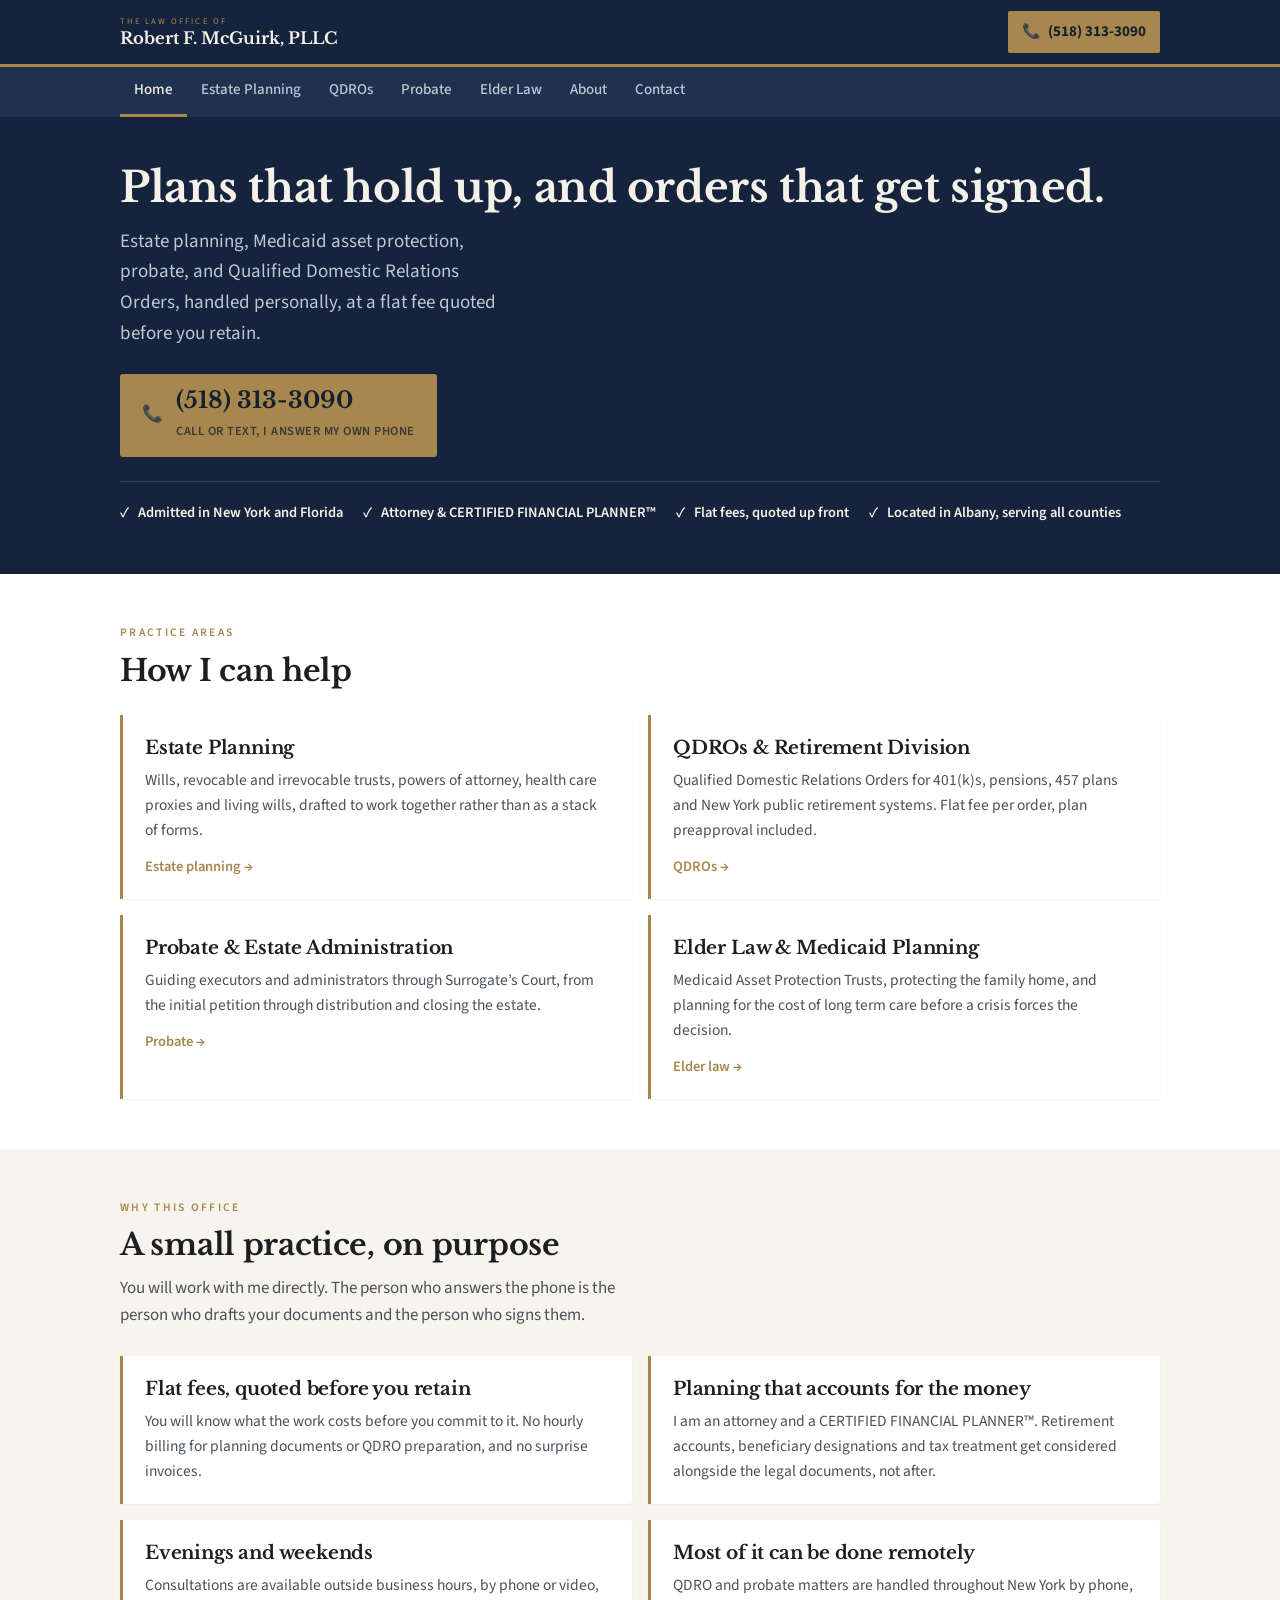
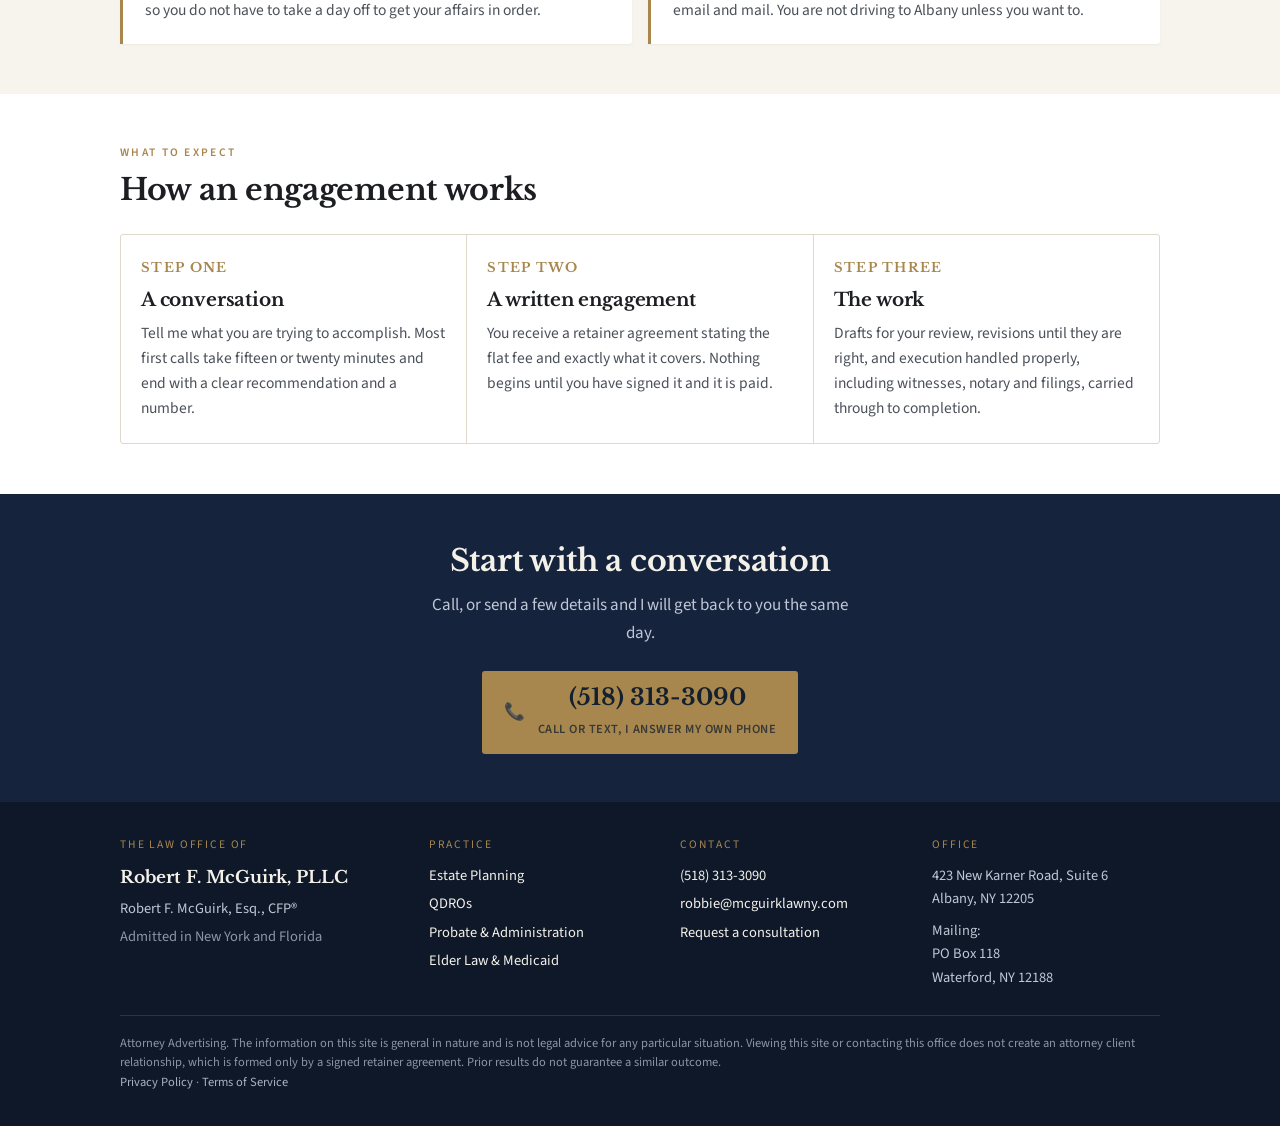
==== index.html @ 4e0ed5e8 "Add files via upload" ====
<!doctype html>
<html lang="en">
<head>
<meta charset="utf-8">
<meta name="viewport" content="width=device-width, initial-scale=1, viewport-fit=cover">
<title>Robert F. McGuirk, PLLC | Albany Estate Planning &amp; QDRO Attorney</title>
<meta name="description" content="Albany, New York attorney handling estate planning, QDROs, probate and Medicaid planning. Flat fees, evening appointments, serving all 62 New York counties.">
<link rel="stylesheet" href="https://fonts.googleapis.com/css2?family=Libre+Baskerville:ital,wght@0,400;0,700;1,400&family=Source+Sans+3:wght@400;500;600;700&display=swap">
<link rel="canonical" href="https://www.mcguirklawny.com/">
<link rel="icon" href="assets/favicon.svg" type="image/svg+xml">
<meta property="og:type" content="website">
<meta property="og:site_name" content="The Law Office of Robert F. McGuirk, PLLC">
<meta property="og:title" content="Robert F. McGuirk, PLLC | Albany Estate Planning &amp; QDRO Attorney">
<meta property="og:description" content="Albany, New York attorney handling estate planning, QDROs, probate and Medicaid planning. Flat fees, evening appointments, serving all 62 New York counties.">
<meta property="og:url" content="https://www.mcguirklawny.com/">
<meta property="og:image" content="https://www.mcguirklawny.com/assets/robert-mcguirk.jpg">
<meta name="twitter:card" content="summary">
<meta name="theme-color" content="#16233D">
<script type="application/ld+json">
{
  "@context": "https://schema.org",
  "@type": "Attorney",
  "name": "The Law Office of Robert F. McGuirk, PLLC",
  "url": "https://www.mcguirklawny.com/",
  "image": "https://www.mcguirklawny.com/assets/robert-mcguirk.jpg",
  "telephone": "+1-518-313-3090",
  "email": "robbie@mcguirklawny.com",
  "priceRange": "$$",
  "address": {
    "@type": "PostalAddress",
    "streetAddress": "423 New Karner Road, Suite 6",
    "addressLocality": "Albany",
    "addressRegion": "NY",
    "postalCode": "12205",
    "addressCountry": "US"
  },
  "areaServed": { "@type": "State", "name": "New York" },
  "founder": { "@type": "Person", "name": "Robert F. McGuirk", "honorificSuffix": "Esq., CFP" },
  "knowsAbout": ["Estate Planning","Qualified Domestic Relations Orders","Probate","Medicaid Planning"],
  "availableLanguage": "English"
}
</script>
<link rel="stylesheet" href="assets/site.css">
</head>
<body>
<a class="skip" href="#main">Skip to content</a>
<header class="topbar">
  <div class="wrap">
    <a class="mark" href="./">
      <span class="pre">The Law Office of</span>
      <span class="nm">Robert F. McGuirk, PLLC</span>
    </a>
    <div class="topright">
      <a class="topcall" href="tel:+15183133090">&#128222; <span class="lbl">(518) 313-3090</span></a>
    </div>
  </div>
</header>
<nav class="main"><div class="wrap"><ul><li><a href="./" aria-current="page">Home</a></li><li><a href="estate-planning.html">Estate Planning</a></li><li><a href="qdros.html">QDROs</a></li><li><a href="probate.html">Probate</a></li><li><a href="elder-law.html">Elder Law</a></li><li><a href="about.html">About</a></li><li><a href="contact.html">Contact</a></li></ul><details><summary>Menu</summary><ul><li><a href="./" aria-current="page">Home</a></li><li><a href="estate-planning.html">Estate Planning</a></li><li><a href="qdros.html">QDROs</a></li><li><a href="probate.html">Probate</a></li><li><a href="elder-law.html">Elder Law</a></li><li><a href="about.html">About</a></li><li><a href="contact.html">Contact</a></li></ul></details></div></nav>
<main id="main">

<div class="hero">
  <div class="wrap">
    <h1>Plans that hold up, and orders that get signed.</h1>
    <p class="lede">Estate planning, Medicaid asset protection, probate, and Qualified Domestic Relations Orders, handled personally, at a flat fee quoted before you retain.</p>
    <a class="cta-call" href="tel:+15183133090"><span>&#128222;</span><span><span class="num">(518) 313-3090</span><span class="sub">Call or text, I answer my own phone</span></span></a>
    <div class="creds allbold">
      <span><span class="tick">&#10003;</span> Admitted in New York and Florida</span>
      <span><span class="tick">&#10003;</span> Attorney &amp; CERTIFIED FINANCIAL PLANNER&trade;</span>
      <span><span class="tick">&#10003;</span> Flat fees, quoted up front</span>
      <span><span class="tick">&#10003;</span> Located in Albany, serving all counties</span>
    </div>
  </div>
</div>

<section>
  <div class="wrap">
    <div class="sechead">
      <span class="eyebrow">Practice areas</span>
      <h2>How I can help</h2>
    </div>
    <div class="cards">
      <a class="card" href="estate-planning.html">
        <h3>Estate Planning</h3>
        <p>Wills, revocable and irrevocable trusts, powers of attorney, health care proxies and living wills, drafted to work together rather than as a stack of forms.</p>
        <span class="more">Estate planning &rarr;</span>
      </a>
      <a class="card" href="qdros.html">
        <h3>QDROs &amp; Retirement Division</h3>
        <p>Qualified Domestic Relations Orders for 401(k)s, pensions, 457 plans and New York public retirement systems. Flat fee per order, plan preapproval included.</p>
        <span class="more">QDROs &rarr;</span>
      </a>
      <a class="card" href="probate.html">
        <h3>Probate &amp; Estate Administration</h3>
        <p>Guiding executors and administrators through Surrogate&rsquo;s Court, from the initial petition through distribution and closing the estate.</p>
        <span class="more">Probate &rarr;</span>
      </a>
      <a class="card" href="elder-law.html">
        <h3>Elder Law &amp; Medicaid Planning</h3>
        <p>Medicaid Asset Protection Trusts, protecting the family home, and planning for the cost of long term care before a crisis forces the decision.</p>
        <span class="more">Elder law &rarr;</span>
      </a>
    </div>
  </div>
</section>

<section class="sec-cream">
  <div class="wrap">
    <div class="sechead">
      <span class="eyebrow">Why this office</span>
      <h2>A small practice, on purpose</h2>
      <p>You will work with me directly. The person who answers the phone is the person who drafts your documents and the person who signs them.</p>
    </div>
    <div class="cards">
      <div class="card">
        <h3>Flat fees, quoted before you retain</h3>
        <p>You will know what the work costs before you commit to it. No hourly billing for planning documents or QDRO preparation, and no surprise invoices.</p>
      </div>
      <div class="card">
        <h3>Planning that accounts for the money</h3>
        <p>I am an attorney and a CERTIFIED FINANCIAL PLANNER&trade;. Retirement accounts, beneficiary designations and tax treatment get considered alongside the legal documents, not after.</p>
      </div>
      <div class="card">
        <h3>Evenings and weekends</h3>
        <p>Consultations are available outside business hours, by phone or video, so you do not have to take a day off to get your affairs in order.</p>
      </div>
      <div class="card">
        <h3>Most of it can be done remotely</h3>
        <p>QDRO and probate matters are handled throughout New York by phone, email and mail. You are not driving to Albany unless you want to.</p>
      </div>
    </div>
  </div>
</section>

<section>
  <div class="wrap">
    <div class="sechead">
      <span class="eyebrow">What to expect</span>
      <h2>How an engagement works</h2>
    </div>
    <div class="steps">
      <div class="step">
        <span class="n">STEP ONE</span>
        <h3>A conversation</h3>
        <p>Tell me what you are trying to accomplish. Most first calls take fifteen or twenty minutes and end with a clear recommendation and a number.</p>
      </div>
      <div class="step">
        <span class="n">STEP TWO</span>
        <h3>A written engagement</h3>
        <p>You receive a retainer agreement stating the flat fee and exactly what it covers. Nothing begins until you have signed it and it is paid.</p>
      </div>
      <div class="step">
        <span class="n">STEP THREE</span>
        <h3>The work</h3>
        <p>Drafts for your review, revisions until they are right, and execution handled properly, including witnesses, notary and filings, carried through to completion.</p>
      </div>
    </div>
  </div>
</section>

<div class="closer">
  <div class="narrow">
    <h2>Start with a conversation</h2>
    <p>Call, or send a few details and I will get back to you the same day.</p>
    <a class="cta-call" href="tel:+15183133090"><span>&#128222;</span><span><span class="num">(518) 313-3090</span><span class="sub">Call or text, I answer my own phone</span></span></a>
  </div>
</div>


</main>
<footer>
  <div class="wrap fgrid">
    <div>
      <div class="fh">The Law Office of</div>
      <div class="firmname">Robert F. McGuirk, PLLC</div>
      <div style="margin-top:6px">Robert F. McGuirk, Esq., CFP&reg;</div>
      <div style="margin-top:4px;color:#8C95A3">Admitted in New York and Florida</div>
    </div>
    <div>
      <div class="fh">Practice</div>
      <ul>
        <li><a href="estate-planning.html">Estate Planning</a></li>
        <li><a href="qdros.html">QDROs</a></li>
        <li><a href="probate.html">Probate &amp; Administration</a></li>
        <li><a href="elder-law.html">Elder Law &amp; Medicaid</a></li>
      </ul>
    </div>
    <div>
      <div class="fh">Contact</div>
      <ul>
        <li><a href="tel:+15183133090">(518) 313-3090</a></li>
        <li><a href="mailto:robbie@mcguirklawny.com">robbie@mcguirklawny.com</a></li>
        <li><a href="contact.html">Request a consultation</a></li>
      </ul>
    </div>
    <div>
      <div class="fh">Office</div>
      <div>423 New Karner Road, Suite&nbsp;6<br>Albany, NY 12205</div>
      <div style="margin-top:8px">Mailing:<br>PO Box 118<br>Waterford, NY 12188</div>
    </div>
  </div>
  <div class="wrap">
    <p class="legal">
      Attorney Advertising. The information on this site is general in nature and is not legal advice for any particular
      situation. Viewing this site or contacting this office does not create an attorney client relationship, which is
      formed only by a signed retainer agreement. Prior results do not guarantee a similar outcome.<br>
      <a href="privacy.html" style="color:#A9B3C2">Privacy Policy</a> &middot; <a href="terms.html" style="color:#A9B3C2">Terms of Service</a>
    </p>
  </div>
</footer>
<a class="mobilecall" href="tel:+15183133090">&#128222; Call or text (518) 313-3090</a>


<script>
(function(){
  var forms = document.querySelectorAll("form[data-intake]");
  Array.prototype.forEach.call(forms, function(form){
    var ok = document.getElementById(form.getAttribute("data-ok"));
    form.addEventListener("submit", function(ev){
      ev.preventDefault();
      form.hidden = true;
      if(ok){ ok.hidden = false; ok.scrollIntoView({block:"center"}); }
    });
  });
})();
</script>

</body>
</html>
---- assets/site.css ----
*,*::before,*::after{box-sizing:border-box}
html{-webkit-text-size-adjust:100%;scroll-behavior:smooth}
img{max-width:100%}
[hidden]{display:none!important}

:root{
  color-scheme:light;
  --navy:#16233D; --navy-2:#20314F; --navy-deep:#0E1829;
  --tan:#A8874E; --tan-soft:#EFE8DA;
  --cream:#F7F4ED; --paper:#FFFFFF;
  --ink:#1C1E22; --ink-2:#4B5159; --ink-3:#7A818A;
  --line:#DFD9CC; --line-2:#EEE9DE;
  --good:#1D6B47;
  --onNavy:#F4F1E9; --onNavy-2:#BFC7D4;
}
@media (prefers-color-scheme:dark){
  :root:not([data-theme="light"]){
    color-scheme:dark;
    --navy:#0F1A2E; --navy-2:#182744; --navy-deep:#0A1220;
    --tan:#C9A96B; --tan-soft:#231D12;
    --cream:#131A26; --paper:#111826;
    --ink:#E8E6E0; --ink-2:#AEB4BD; --ink-3:#7D848E;
    --line:#2A3446; --line-2:#1D2634;
    --good:#4FBF8B;
    --onNavy:#F0EDE5; --onNavy-2:#A9B3C2;
  }
}
:root[data-theme="dark"]{
  color-scheme:dark;
  --navy:#0F1A2E;--navy-2:#182744;--navy-deep:#0A1220;--tan:#C9A96B;--tan-soft:#231D12;
  --cream:#131A26;--paper:#111826;--ink:#E8E6E0;--ink-2:#AEB4BD;--ink-3:#7D848E;
  --line:#2A3446;--line-2:#1D2634;--good:#4FBF8B;--onNavy:#F0EDE5;--onNavy-2:#A9B3C2;
}

body{
  margin:0;background:var(--paper);color:var(--ink);
  font-family:"Source Sans 3",system-ui,-apple-system,"Segoe UI",sans-serif;
  font-size:17px;line-height:1.62;-webkit-font-smoothing:antialiased;
  padding-bottom:64px;
}
@media (min-width:860px){body{padding-bottom:0}}

.wrap{max-width:1080px;margin:0 auto;padding-inline:20px}
.narrow{max-width:760px;margin:0 auto;padding-inline:20px}

h1,h2,h3,h4{font-family:"Libre Baskerville",Georgia,serif;font-weight:700;letter-spacing:-.01em;text-wrap:balance;margin:0}
h1{font-size:clamp(27px,4.4vw,42px);line-height:1.17}
h2{font-size:clamp(22px,2.9vw,30px);line-height:1.24}
h3{font-size:18.5px;line-height:1.36}
h4{font-size:16px}
p{margin:0}
a{color:inherit}

.eyebrow{font-size:11.5px;letter-spacing:.2em;text-transform:uppercase;font-weight:600;color:var(--tan)}

/* ---------- masthead ---------- */
.topbar{position:sticky;top:env(safe-area-inset-top,0px);z-index:40;background:var(--navy);color:var(--onNavy);border-bottom:3px solid var(--tan)}
.topbar .wrap{display:flex;align-items:center;justify-content:space-between;gap:14px;padding-block:11px}
.mark{display:flex;flex-direction:column;line-height:1.1;min-width:0;text-decoration:none;color:inherit}
.mark .pre{font-size:8.5px;letter-spacing:.24em;text-transform:uppercase;color:var(--tan);margin-bottom:3px}
.mark .nm{font-family:"Libre Baskerville",Georgia,serif;font-size:16.5px;font-weight:700;white-space:nowrap;overflow:hidden;text-overflow:ellipsis}
.topright{display:flex;align-items:center;gap:10px}
.topcall{display:inline-flex;align-items:center;gap:7px;white-space:nowrap;background:var(--tan);color:#15202E;text-decoration:none;font-weight:700;font-size:15px;padding:9px 14px;border-radius:2px}
.topcall:hover{filter:brightness(1.07)}
.topcall .lbl{display:none}
@media (min-width:620px){.topcall .lbl{display:inline}}

/* nav */
nav.main{background:var(--navy-2);color:var(--onNavy)}
nav.main .wrap{padding-block:0}
nav.main ul{list-style:none;margin:0;padding:0;display:flex;flex-wrap:wrap;gap:0}
nav.main a{display:block;padding:11px 14px;text-decoration:none;font-size:15px;font-weight:500;color:var(--onNavy-2);border-bottom:3px solid transparent}
nav.main a:hover{color:var(--onNavy)}
nav.main a[aria-current="page"]{color:var(--onNavy);border-bottom-color:var(--tan)}
nav.main details{display:none}
@media (max-width:859px){
  nav.main ul{display:none}
  nav.main details{display:block}
  nav.main summary{list-style:none;cursor:pointer;padding:11px 14px;font-weight:600;font-size:15px;color:var(--onNavy)}
  nav.main summary::-webkit-details-marker{display:none}
  nav.main summary::before{content:"\2630";margin-right:9px;color:var(--tan)}
  nav.main details[open] summary::before{content:"\2715"}
  nav.main details ul{display:block;padding-bottom:8px}
  nav.main details a{padding:9px 14px;border-bottom:none}
}

/* ---------- hero ---------- */
.hero{background:var(--navy);color:var(--onNavy);padding-block:46px 50px}
.hero h1{color:var(--onNavy)}
.hero .lede{color:var(--onNavy-2);font-size:19px;margin-top:15px;max-width:44ch}
.hero .eyebrow{margin-bottom:12px;display:block}
.herogrid{display:grid;gap:34px;align-items:start}
@media (min-width:920px){.herogrid{grid-template-columns:1.05fr .95fr;gap:46px}}

.cta-call{display:flex;align-items:center;gap:13px;text-decoration:none;background:var(--tan);color:#15202E;padding:15px 22px;border-radius:3px;margin-top:24px;width:fit-content;max-width:100%}
.cta-call:hover{filter:brightness(1.07)}
.cta-call .num{font-family:"Libre Baskerville",Georgia,serif;font-size:23px;font-weight:700;line-height:1}
.cta-call .sub{font-size:12.5px;font-weight:600;letter-spacing:.04em;text-transform:uppercase;opacity:.75;display:block;margin-top:4px}

.creds{margin-top:24px;padding-top:19px;border-top:1px solid rgba(255,255,255,.14);display:flex;flex-wrap:wrap;gap:8px 20px;font-size:14.5px;color:var(--onNavy-2)}
.creds span{display:inline-block}
.creds.allbold span{font-weight:600;color:var(--onNavy)}
.creds .tick{margin-right:6px}
.creds b{color:var(--onNavy);font-weight:600}
.tick{color:var(--tan);font-weight:700}

/* ---------- sections ---------- */
section{padding-block:50px}
.sec-cream{background:var(--cream)}
.sechead{margin-bottom:26px}
.sechead .eyebrow{display:block;margin-bottom:9px}
.sechead p{color:var(--ink-2);margin-top:11px;max-width:62ch}
.prose p+p{margin-top:15px}
.prose{max-width:66ch}
.prose h3{margin-top:28px;margin-bottom:8px}
.prose ul{margin:12px 0 0;padding-left:20px;color:var(--ink-2)}
.prose li{margin-bottom:7px}

/* cards */
.cards{display:grid;gap:16px}
@media (min-width:760px){.cards{grid-template-columns:1fr 1fr}}
.card{border-left:3px solid var(--tan);background:var(--paper);padding:20px 22px;border-radius:0 3px 3px 0;box-shadow:0 1px 2px rgba(22,32,43,.05);text-decoration:none;color:inherit;display:block}
a.card:hover{box-shadow:0 4px 16px rgba(22,32,43,.1)}
@media (min-width:760px){
  .cards > .card:last-child:nth-child(odd){grid-column:1 / -1;justify-self:center;width:calc(50% - 8px)}
}
.card p{color:var(--ink-2);font-size:15.5px;margin-top:8px}
.card .more{color:var(--tan);font-weight:600;font-size:14.5px;margin-top:12px;display:block}

/* steps */
.steps{display:grid;gap:1px;background:var(--line);border:1px solid var(--line);border-radius:3px;overflow:hidden}
@media (min-width:780px){.steps{grid-template-columns:repeat(3,1fr)}
  .steps.four{grid-template-columns:repeat(2,1fr)}}
.step{background:var(--paper);padding:22px 20px}
.step .n{font-family:"Libre Baskerville",Georgia,serif;font-size:13px;font-weight:700;color:var(--tan);letter-spacing:.1em;display:block;margin-bottom:9px}
.step p{color:var(--ink-2);font-size:15.5px;margin-top:8px}

/* fee table */
.fees{border:1px solid var(--line);border-radius:3px;overflow:hidden;background:var(--paper)}
.feerow{display:flex;align-items:baseline;justify-content:space-between;gap:16px;padding:15px 18px;border-bottom:1px solid var(--line-2)}
.feerow:last-child{border-bottom:none}
.feerow .what{font-weight:600}
.feerow .note{display:block;font-size:14px;color:var(--ink-3);font-weight:400;margin-top:2px}
.feerow .amt{font-family:"Libre Baskerville",Georgia,serif;font-size:21px;font-weight:700;white-space:nowrap}
.feenote{margin-top:16px;font-size:15px;color:var(--ink-2);max-width:62ch}

/* comparison table */
.cmp{overflow-x:auto;border:1px solid var(--line);border-radius:3px;background:var(--paper)}
table{border-collapse:collapse;width:100%;min-width:520px}
th,td{text-align:left;padding:13px 16px;border-bottom:1px solid var(--line-2);font-size:15.5px}
thead th{background:var(--navy);color:var(--onNavy);font-size:13px;letter-spacing:.06em;text-transform:uppercase;font-weight:600;border-bottom:none}
tbody tr:last-child td{border-bottom:none}
td.yes{color:var(--good);font-weight:600;white-space:nowrap}
td.no{color:var(--ink-3);white-space:nowrap}

/* faq */
.faq{border-top:1px solid var(--line)}
details.q{border-bottom:1px solid var(--line)}
details.q summary{cursor:pointer;list-style:none;padding:17px 34px 17px 0;position:relative;font-family:"Libre Baskerville",Georgia,serif;font-weight:700;font-size:16.5px;line-height:1.4}
details.q summary::-webkit-details-marker{display:none}
details.q summary::after{content:"+";position:absolute;right:4px;top:15px;font-family:"Source Sans 3",sans-serif;font-size:23px;font-weight:400;color:var(--tan);line-height:1}
details.q[open] summary::after{content:"\2212"}
details.q .ans{padding:0 0 19px;color:var(--ink-2);font-size:16px;max-width:66ch}
details.q .ans p+p{margin-top:11px}

/* forms */
.formcard{background:var(--paper);color:var(--ink);border:1px solid var(--line);border-radius:3px;padding:24px 22px 22px}
.formcard.onnavy{border:none;box-shadow:0 12px 34px rgba(0,0,0,.22)}
.formcard h2{font-size:21px}
.formcard .fsub{font-size:14.5px;color:var(--ink-2);margin-top:7px}
.fields{display:grid;gap:13px;margin-top:19px}
.fld{display:flex;flex-direction:column;gap:5px}
.fld label{font-size:12px;font-weight:600;letter-spacing:.06em;text-transform:uppercase;color:var(--ink-3)}
.fld input,.fld select,.fld textarea{font:inherit;font-size:16px;padding:11px 12px;color:var(--ink);background:var(--paper);border:1px solid var(--line);border-radius:2px;width:100%}
.fld textarea{resize:vertical;min-height:84px}
.fld input:focus,.fld select:focus,.fld textarea:focus,a:focus-visible,button:focus-visible,summary:focus-visible{outline:2px solid var(--tan);outline-offset:2px}
.row2{display:grid;gap:13px}
@media (min-width:460px){.row2{grid-template-columns:1fr 1fr}}
.submit{font:inherit;font-weight:700;font-size:16.5px;width:100%;background:var(--navy);color:var(--onNavy);border:none;border-radius:2px;padding:14px;cursor:pointer;margin-top:4px}
.submit:hover{background:var(--navy-2)}
.fine{font-size:12.5px;color:var(--ink-3);margin-top:11px;line-height:1.45}
.formok{background:var(--tan-soft);border-left:3px solid var(--good);padding:15px 16px;font-size:15px;margin-top:16px;border-radius:0 2px 2px 0}

/* callout */
.callout{background:var(--tan-soft);border-left:3px solid var(--tan);padding:17px 20px;border-radius:0 3px 3px 0;font-size:15.5px;color:var(--ink-2)}
.callout b{color:var(--ink)}
.callout p+p{margin-top:10px}

/* closing */
.closer{background:var(--navy);color:var(--onNavy);padding-block:48px;text-align:center}
.closer h2{color:var(--onNavy)}
.closer p{color:var(--onNavy-2);margin:13px auto 0;max-width:52ch}
.closer .cta-call{margin-inline:auto}

/* footer */
footer{background:var(--navy-deep);color:var(--onNavy-2);padding-block:34px;font-size:14.5px}
.fgrid{display:grid;gap:24px}
@media (min-width:760px){.fgrid{grid-template-columns:1.25fr 1fr 1fr 1fr}}
footer a{color:var(--onNavy);text-decoration:none}
footer a:hover{text-decoration:underline}
footer .fh{font-size:11.5px;letter-spacing:.16em;text-transform:uppercase;color:var(--tan);margin-bottom:9px}
footer ul{list-style:none;margin:0;padding:0}
footer li{margin-bottom:5px}
.firmname{font-family:"Libre Baskerville",Georgia,serif;font-size:17px;color:var(--onNavy);font-weight:700}
.legal{margin-top:26px;padding-top:18px;border-top:1px solid rgba(255,255,255,.12);font-size:12.5px;color:#8C95A3;line-height:1.55}

/* sticky mobile call */
.mobilecall{position:fixed;left:0;right:0;bottom:0;z-index:50;background:var(--tan);padding:12px 16px;padding-bottom:calc(12px + env(safe-area-inset-bottom,0px));display:flex;align-items:center;justify-content:center;gap:9px;text-decoration:none;color:#15202E;font-weight:700;font-size:17px;box-shadow:0 -2px 14px rgba(0,0,0,.18)}
@media (min-width:860px){.mobilecall{display:none}}

@media (prefers-reduced-motion:reduce){html{scroll-behavior:auto}*{animation:none!important;transition:none!important}}

/* portrait, shown on a light ground beside the biography */
.biogrid{display:grid;gap:26px;margin-bottom:38px}
@media (min-width:820px){.biogrid{grid-template-columns:1fr 390px;gap:42px;align-items:start}}
.portrait{margin:0;max-width:390px;margin-inline:auto;text-align:center}
.portrait img{display:block;width:100%;height:auto;aspect-ratio:1/1;object-fit:cover;border-radius:50%;box-shadow:0 0 0 1px var(--line),0 6px 18px rgba(22,32,43,.10)}
.portrait figcaption{margin-top:16px;font-size:13.5px;color:var(--ink-2);line-height:1.45}
.portrait figcaption b{color:var(--ink);font-weight:700;display:block;font-family:"Libre Baskerville",Georgia,serif;font-size:15px;margin-bottom:3px}
.portrait figcaption::after{content:"";display:block;width:34px;height:2px;background:var(--tan);margin:12px auto 0}
.biogrid .prose{max-width:62ch}

.skip{position:absolute;left:-9999px;top:0;z-index:100;background:var(--tan);color:#15202E;padding:10px 16px;font-weight:700;border-radius:0 0 3px 0}
.skip:focus{left:0}

/* SMS consent */
.fld.consent{margin-top:4px}
.checkline{display:flex;gap:10px;align-items:flex-start;cursor:pointer;
  font-size:12.5px;line-height:1.5;color:var(--ink-2);font-weight:400;
  letter-spacing:0;text-transform:none}
.checkline input{width:17px;height:17px;flex:0 0 17px;margin-top:2px;accent-color:var(--navy)}
.checkline a{color:var(--ink);text-decoration:underline}
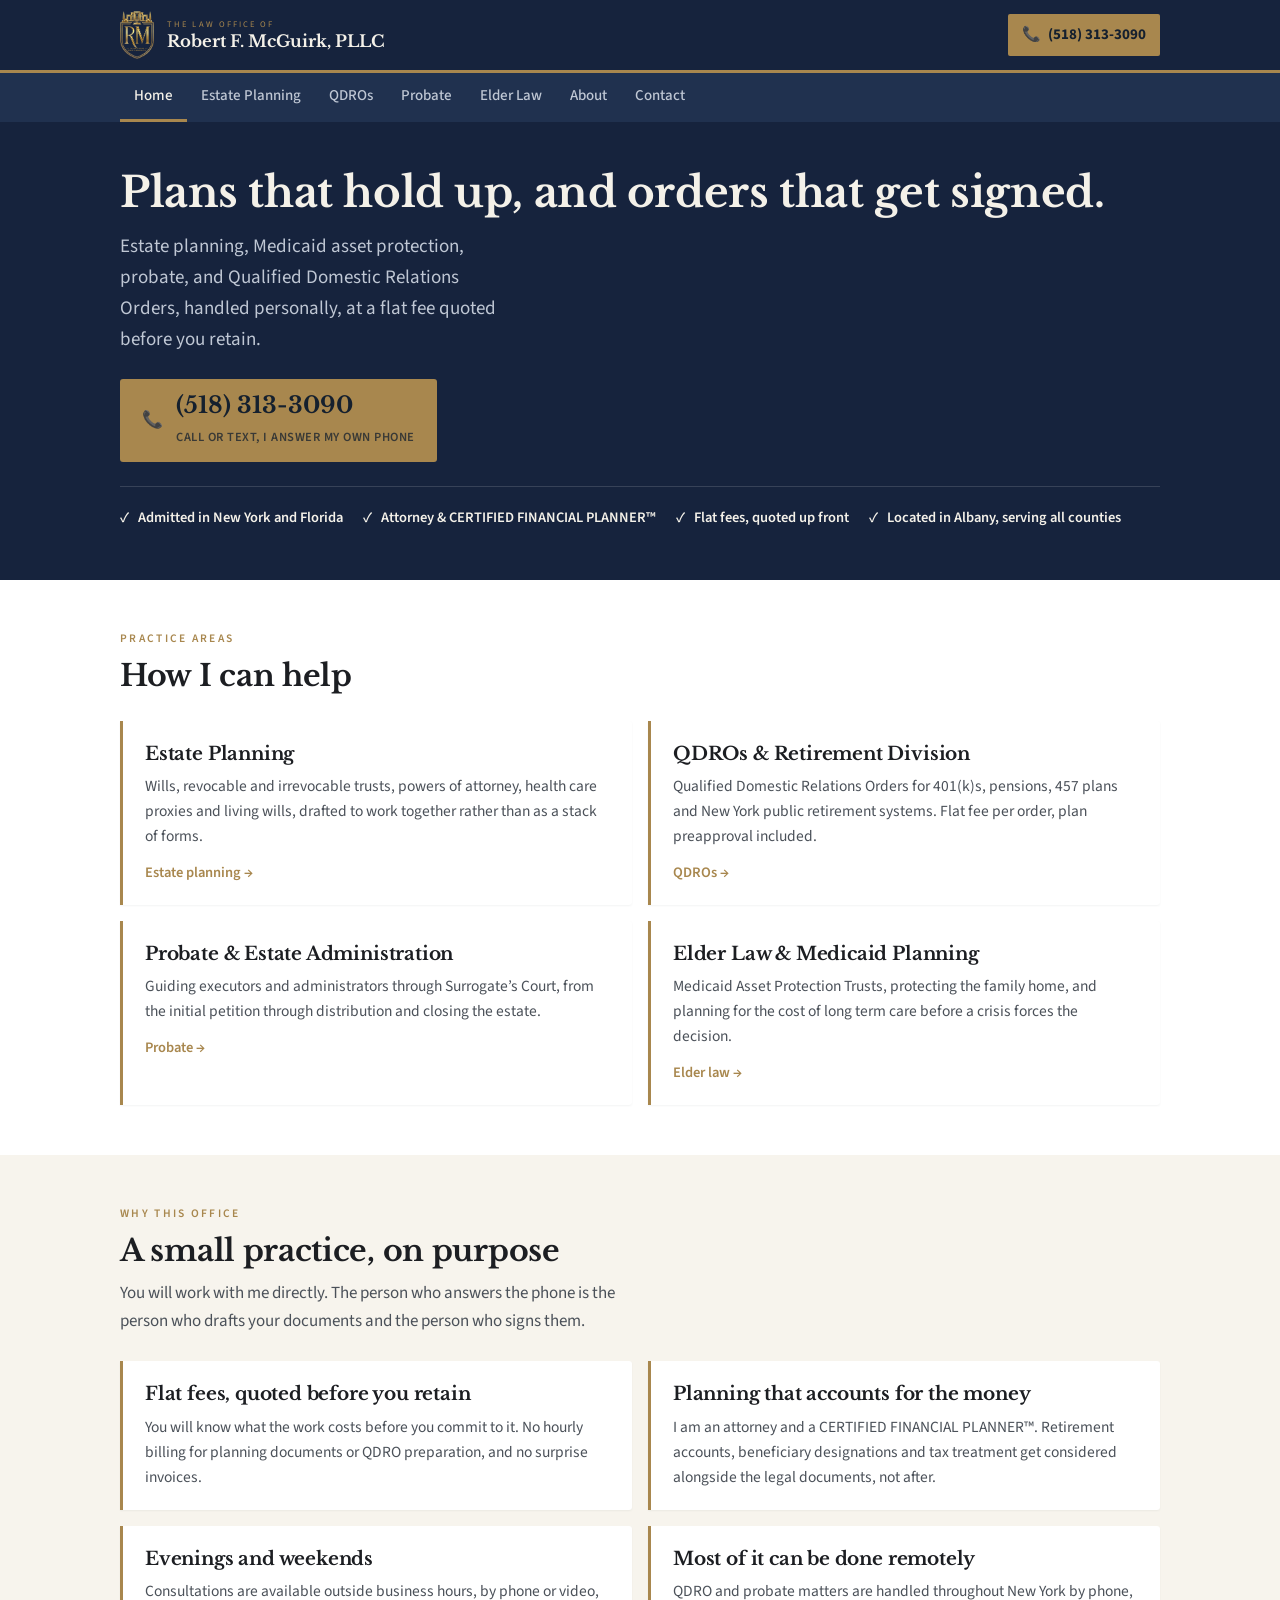
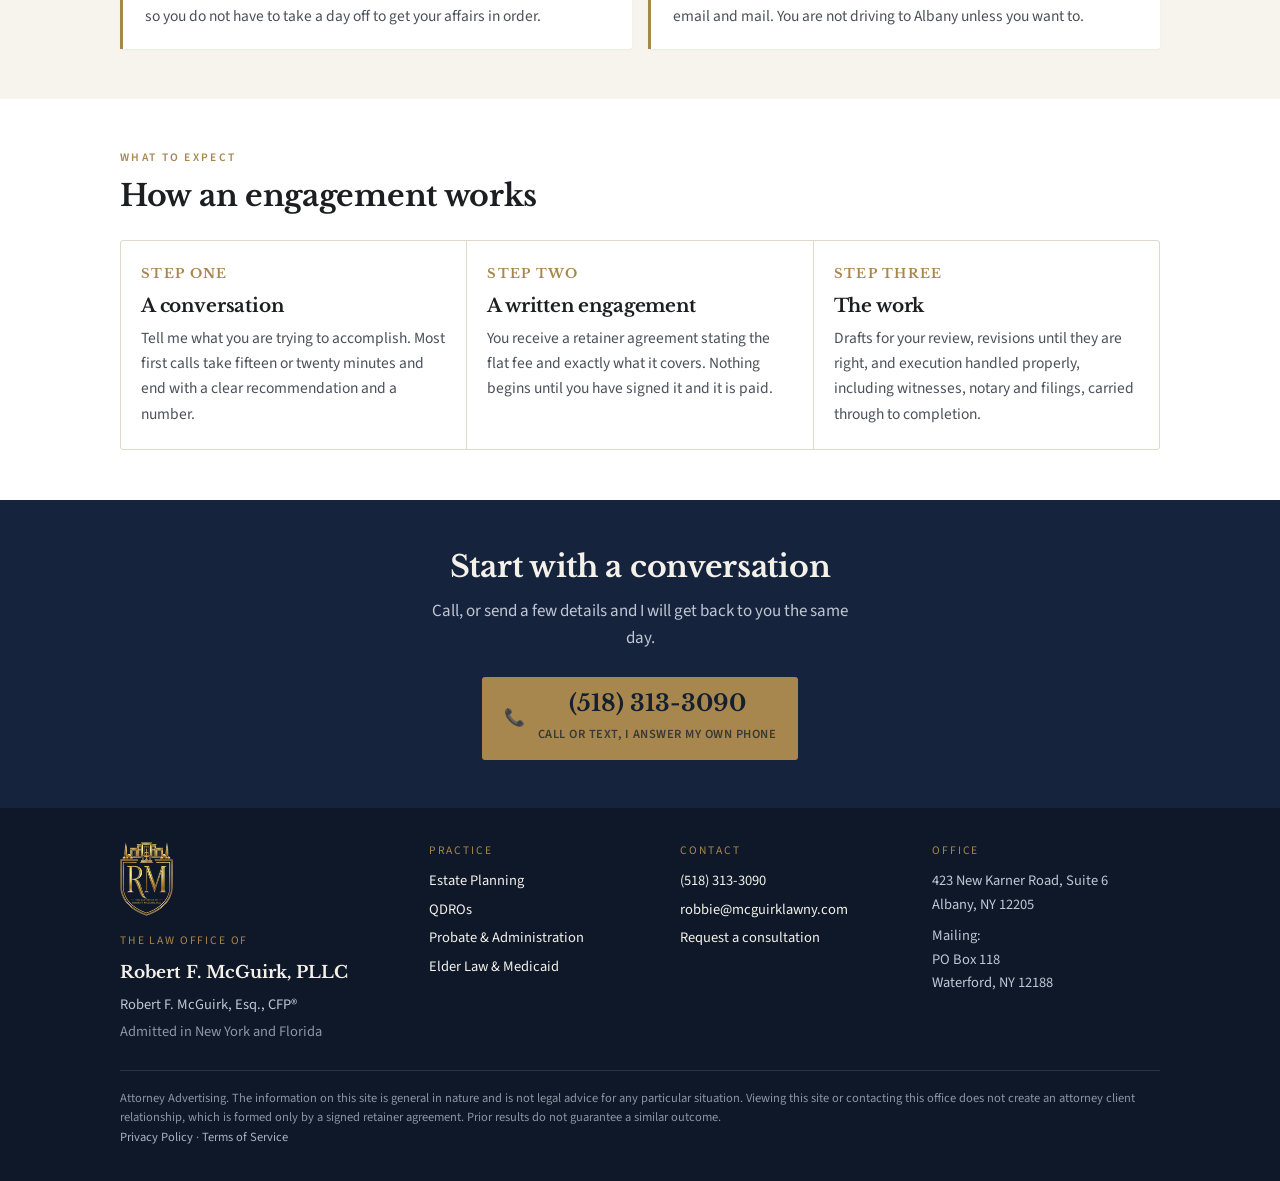
==== commit 1e314fa3: "Add files via upload" ====
--- a/index.html
+++ b/index.html
@@ -7,14 +7,20 @@
 <meta name="description" content="Albany, New York attorney handling estate planning, QDROs, probate and Medicaid planning. Flat fees, evening appointments, serving all 62 New York counties.">
 <link rel="stylesheet" href="https://fonts.googleapis.com/css2?family=Libre+Baskerville:ital,wght@0,400;0,700;1,400&family=Source+Sans+3:wght@400;500;600;700&display=swap">
 <link rel="canonical" href="https://www.mcguirklawny.com/">
-<link rel="icon" href="assets/favicon.svg" type="image/svg+xml">
+<link rel="icon" href="assets/favicon.ico" sizes="any">
+<link rel="icon" href="assets/favicon-64.png" type="image/png" sizes="64x64">
+<link rel="icon" href="assets/icon-192.png" type="image/png" sizes="192x192">
+<link rel="apple-touch-icon" href="assets/apple-touch-icon.png">
 <meta property="og:type" content="website">
 <meta property="og:site_name" content="The Law Office of Robert F. McGuirk, PLLC">
 <meta property="og:title" content="Robert F. McGuirk, PLLC | Albany Estate Planning &amp; QDRO Attorney">
 <meta property="og:description" content="Albany, New York attorney handling estate planning, QDROs, probate and Medicaid planning. Flat fees, evening appointments, serving all 62 New York counties.">
 <meta property="og:url" content="https://www.mcguirklawny.com/">
-<meta property="og:image" content="https://www.mcguirklawny.com/assets/robert-mcguirk.jpg">
-<meta name="twitter:card" content="summary">
+<meta property="og:image" content="https://www.mcguirklawny.com/assets/og-image.jpg">
+<meta property="og:image:width" content="1200">
+<meta property="og:image:height" content="630">
+<meta property="og:image:alt" content="The Law Office of Robert F. McGuirk, PLLC">
+<meta name="twitter:card" content="summary_large_image">
 <meta name="theme-color" content="#16233D">
 <script type="application/ld+json">
 {
@@ -23,6 +29,7 @@
   "name": "The Law Office of Robert F. McGuirk, PLLC",
   "url": "https://www.mcguirklawny.com/",
   "image": "https://www.mcguirklawny.com/assets/robert-mcguirk.jpg",
+  "logo": "https://www.mcguirklawny.com/assets/logo.jpg",
   "telephone": "+1-518-313-3090",
   "email": "robbie@mcguirklawny.com",
   "priceRange": "$$",
@@ -47,8 +54,11 @@
 <header class="topbar">
   <div class="wrap">
     <a class="mark" href="./">
-      <span class="pre">The Law Office of</span>
-      <span class="nm">Robert F. McGuirk, PLLC</span>
+      <img class="crest" src="assets/logo-mark.png" alt="" width="103" height="144">
+      <span class="txt">
+        <span class="pre">The Law Office of</span>
+        <span class="nm">Robert F. McGuirk, PLLC</span>
+      </span>
     </a>
     <div class="topright">
       <a class="topcall" href="tel:+15183133090">&#128222; <span class="lbl">(518) 313-3090</span></a>
@@ -170,6 +180,7 @@
 <footer>
   <div class="wrap fgrid">
     <div>
+      <img class="fcrest" src="assets/logo-mark.png" alt="" width="103" height="144">
       <div class="fh">The Law Office of</div>
       <div class="firmname">Robert F. McGuirk, PLLC</div>
       <div style="margin-top:6px">Robert F. McGuirk, Esq., CFP&reg;</div>
@@ -207,7 +218,6 @@
     </p>
   </div>
 </footer>
-<a class="mobilecall" href="tel:+15183133090">&#128222; Call or text (518) 313-3090</a>
 
 
 <script>
--- a/assets/site.css
+++ b/assets/site.css
@@ -36,9 +36,7 @@
   margin:0;background:var(--paper);color:var(--ink);
   font-family:"Source Sans 3",system-ui,-apple-system,"Segoe UI",sans-serif;
   font-size:17px;line-height:1.62;-webkit-font-smoothing:antialiased;
-  padding-bottom:64px;
-}
-@media (min-width:860px){body{padding-bottom:0}}
+}
 
 .wrap{max-width:1080px;margin:0 auto;padding-inline:20px}
 .narrow{max-width:760px;margin:0 auto;padding-inline:20px}
@@ -56,9 +54,12 @@
 /* ---------- masthead ---------- */
 .topbar{position:sticky;top:env(safe-area-inset-top,0px);z-index:40;background:var(--navy);color:var(--onNavy);border-bottom:3px solid var(--tan)}
 .topbar .wrap{display:flex;align-items:center;justify-content:space-between;gap:14px;padding-block:11px}
-.mark{display:flex;flex-direction:column;line-height:1.1;min-width:0;text-decoration:none;color:inherit}
+.mark{display:flex;align-items:center;gap:10px;min-width:0;text-decoration:none;color:inherit}
+.mark .crest{display:block;height:40px;width:auto;flex:0 0 auto}
+.mark .txt{display:flex;flex-direction:column;line-height:1.1;min-width:0}
 .mark .pre{font-size:8.5px;letter-spacing:.24em;text-transform:uppercase;color:var(--tan);margin-bottom:3px}
 .mark .nm{font-family:"Libre Baskerville",Georgia,serif;font-size:16.5px;font-weight:700;white-space:nowrap;overflow:hidden;text-overflow:ellipsis}
+@media (min-width:620px){.mark{gap:13px}.mark .crest{height:48px}}
 .topright{display:flex;align-items:center;gap:10px}
 .topcall{display:inline-flex;align-items:center;gap:7px;white-space:nowrap;background:var(--tan);color:#15202E;text-decoration:none;font-weight:700;font-size:15px;padding:9px 14px;border-radius:2px}
 .topcall:hover{filter:brightness(1.07)}
@@ -202,11 +203,9 @@
 footer ul{list-style:none;margin:0;padding:0}
 footer li{margin-bottom:5px}
 .firmname{font-family:"Libre Baskerville",Georgia,serif;font-size:17px;color:var(--onNavy);font-weight:700}
+.fcrest{display:block;height:74px;width:auto;margin-bottom:16px}
 .legal{margin-top:26px;padding-top:18px;border-top:1px solid rgba(255,255,255,.12);font-size:12.5px;color:#8C95A3;line-height:1.55}
 
-/* sticky mobile call */
-.mobilecall{position:fixed;left:0;right:0;bottom:0;z-index:50;background:var(--tan);padding:12px 16px;padding-bottom:calc(12px + env(safe-area-inset-bottom,0px));display:flex;align-items:center;justify-content:center;gap:9px;text-decoration:none;color:#15202E;font-weight:700;font-size:17px;box-shadow:0 -2px 14px rgba(0,0,0,.18)}
-@media (min-width:860px){.mobilecall{display:none}}
 
 @media (prefers-reduced-motion:reduce){html{scroll-behavior:auto}*{animation:none!important;transition:none!important}}
 
@@ -230,3 +229,4 @@
   letter-spacing:0;text-transform:none}
 .checkline input{width:17px;height:17px;flex:0 0 17px;margin-top:2px;accent-color:var(--navy)}
 .checkline a{color:var(--ink);text-decoration:underline}
+
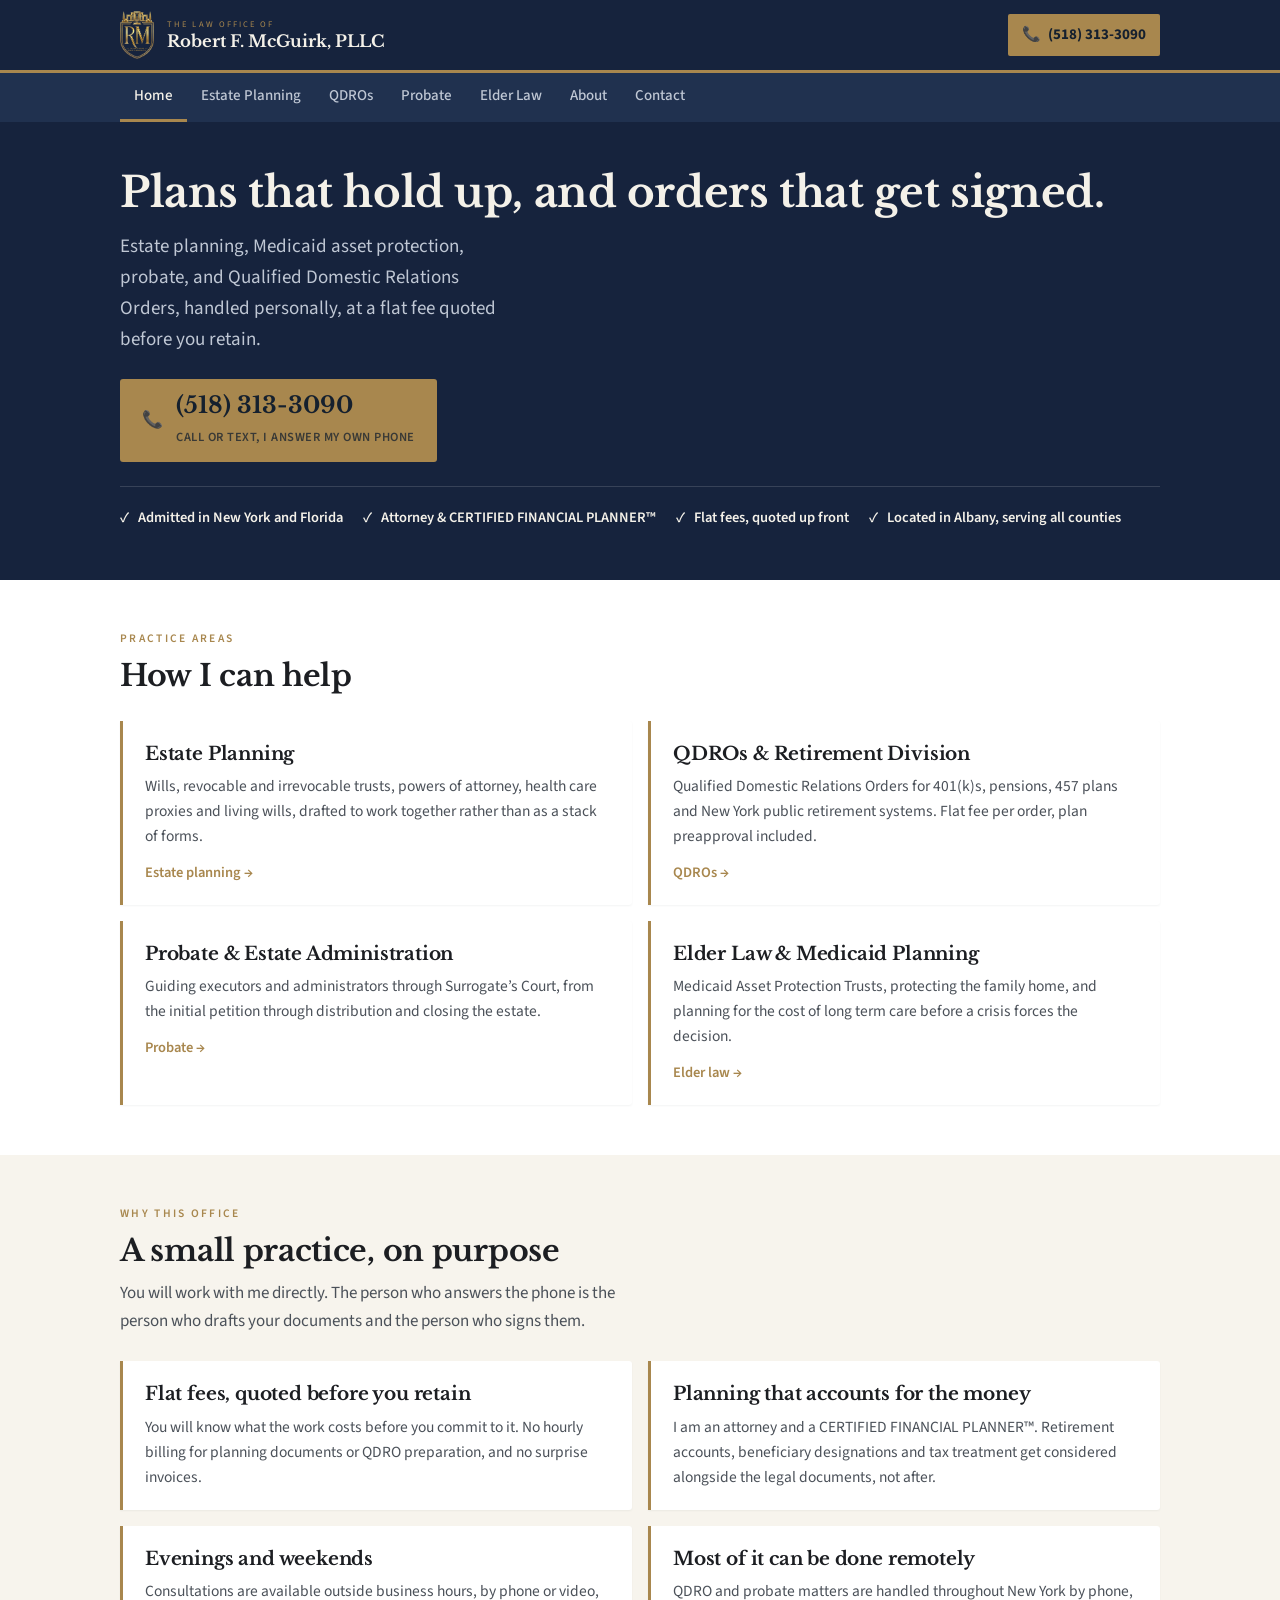
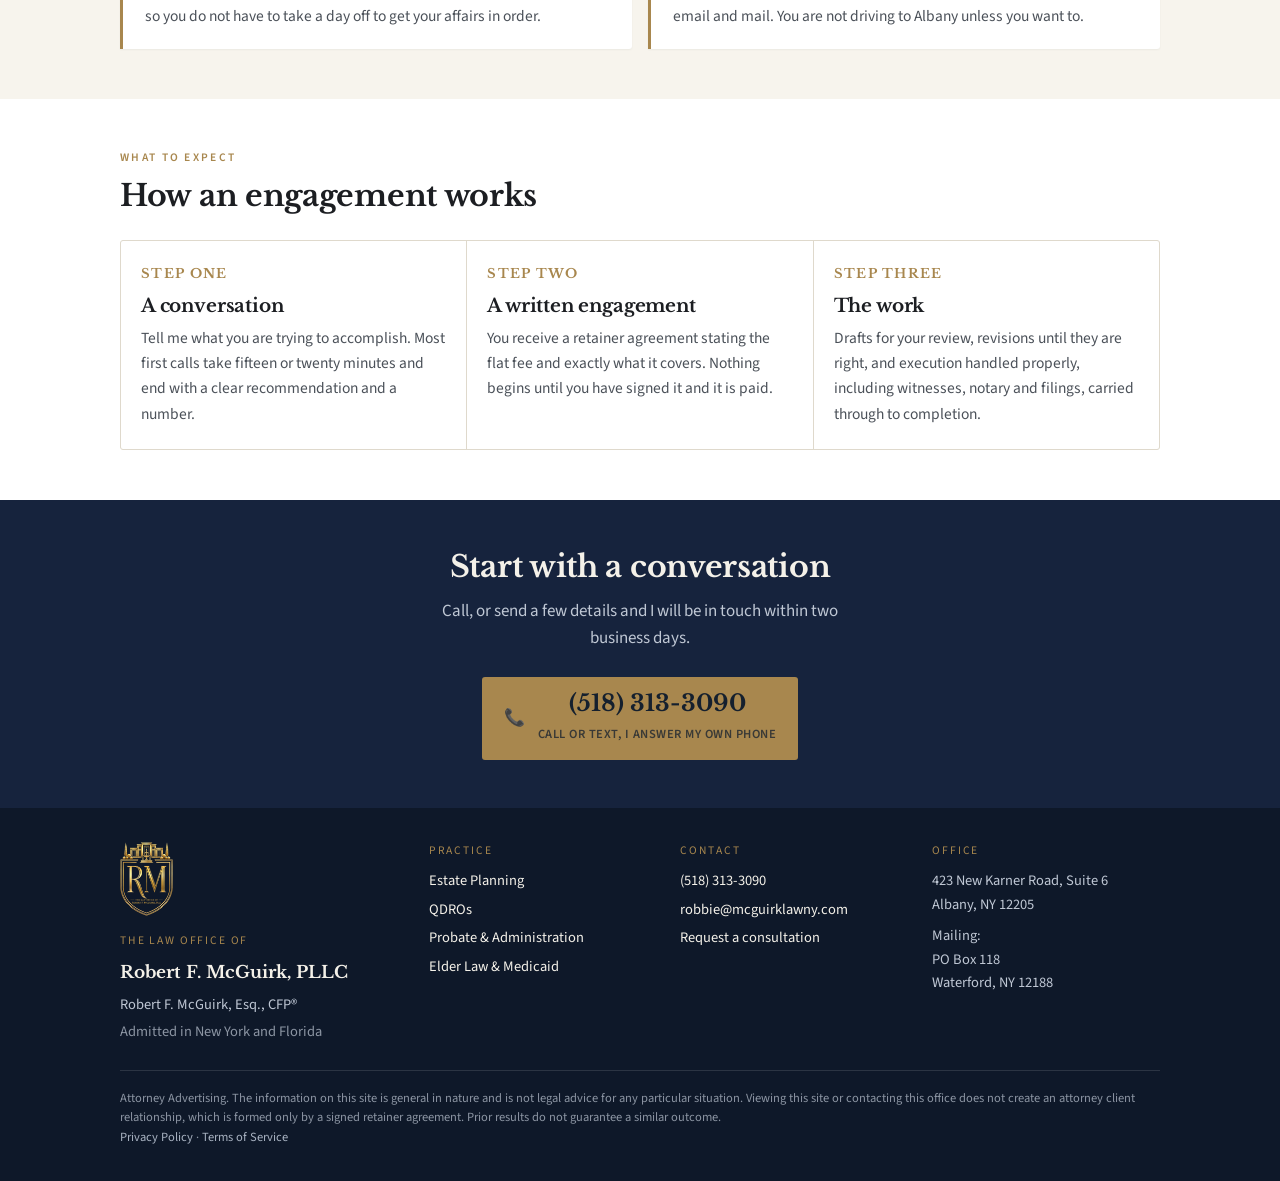
==== commit 1735a0c2: "Add files via upload Wire forms to Formspree" ====
--- a/index.html
+++ b/index.html
@@ -5,6 +5,8 @@
 <meta name="viewport" content="width=device-width, initial-scale=1, viewport-fit=cover">
 <title>Robert F. McGuirk, PLLC | Albany Estate Planning &amp; QDRO Attorney</title>
 <meta name="description" content="Albany, New York attorney handling estate planning, QDROs, probate and Medicaid planning. Flat fees, evening appointments, serving all 62 New York counties.">
+<link rel="preconnect" href="https://fonts.googleapis.com">
+<link rel="preconnect" href="https://fonts.gstatic.com" crossorigin>
 <link rel="stylesheet" href="https://fonts.googleapis.com/css2?family=Libre+Baskerville:ital,wght@0,400;0,700;1,400&family=Source+Sans+3:wght@400;500;600;700&display=swap">
 <link rel="canonical" href="https://www.mcguirklawny.com/">
 <link rel="icon" href="assets/favicon.ico" sizes="any">
@@ -170,7 +172,7 @@
 <div class="closer">
   <div class="narrow">
     <h2>Start with a conversation</h2>
-    <p>Call, or send a few details and I will get back to you the same day.</p>
+    <p>Call, or send a few details and I will be in touch within two business days.</p>
     <a class="cta-call" href="tel:+15183133090"><span>&#128222;</span><span><span class="num">(518) 313-3090</span><span class="sub">Call or text, I answer my own phone</span></span></a>
   </div>
 </div>
@@ -222,13 +224,76 @@
 
 <script>
 (function(){
+  /* Remember the Google Ads click id so it rides along with the form,
+     even if the visitor lands on one page and submits from another.
+     Kept for 90 days, which matches the Google Ads attribution window. */
+  var KEY = "rfm_click", MAXAGE = 90 * 864e5;
+
+  function remember(){
+    try{
+      var q = new URLSearchParams(location.search);
+      var id = q.get("gclid") || q.get("wbraid") || q.get("gbraid");
+      if(id){ localStorage.setItem(KEY, JSON.stringify({ id: id, t: Date.now() })); }
+    }catch(e){}
+  }
+
+  function clickId(){
+    try{
+      var raw = localStorage.getItem(KEY);
+      if(!raw){ return ""; }
+      var v = JSON.parse(raw);
+      return (Date.now() - v.t < MAXAGE) ? v.id : "";
+    }catch(e){ return ""; }
+  }
+
+  remember();
+
   var forms = document.querySelectorAll("form[data-intake]");
   Array.prototype.forEach.call(forms, function(form){
-    var ok = document.getElementById(form.getAttribute("data-ok"));
+    var ok    = document.getElementById(form.getAttribute("data-ok"));
+    var err   = document.getElementById(form.getAttribute("data-err"));
+    var btn   = form.querySelector(".submit");
+    var label = btn ? btn.textContent : "";
+    var gc    = form.querySelector('input[name="gclid"]');
+
+    if(gc){ gc.value = clickId(); }
+
     form.addEventListener("submit", function(ev){
       ev.preventDefault();
-      form.hidden = true;
-      if(ok){ ok.hidden = false; ok.scrollIntoView({block:"center"}); }
+      if(err){ err.hidden = true; }
+      if(gc){ gc.value = clickId(); }
+      if(btn){ btn.disabled = true; btn.textContent = "Sending\u2026"; }
+
+      fetch(form.action, {
+        method: "POST",
+        body: new FormData(form),
+        headers: { "Accept": "application/json" }
+      }).then(function(res){
+        if(res.ok){ return null; }
+        /* Surface why it was refused, so a failure is diagnosable
+           from the browser console instead of being a mystery. */
+        return res.json().catch(function(){ return {}; }).then(function(d){
+          throw new Error("HTTP " + res.status + " " + JSON.stringify(d));
+        });
+      }).then(function(){
+        form.hidden = true;
+        if(ok){ ok.hidden = false; ok.scrollIntoView({ block: "center" }); }
+
+        /* GOOGLE ADS CONVERSION: once your tag is installed, replace the
+           two placeholder values below and delete the surrounding comment
+           markers. Nothing else on the page needs to change.
+
+        if(window.gtag){
+          gtag("event", "conversion", {
+            send_to: "AW-CONVERSION_ID/CONVERSION_LABEL"
+          });
+        }
+        */
+      }).catch(function(e){
+        console.error("[intake form] not sent:", (e && e.message) || e);
+        if(btn){ btn.disabled = false; btn.textContent = label; }
+        if(err){ err.hidden = false; err.scrollIntoView({ block: "center" }); }
+      });
     });
   });
 })();
--- a/assets/site.css
+++ b/assets/site.css
@@ -10,7 +10,7 @@
   --cream:#F7F4ED; --paper:#FFFFFF;
   --ink:#1C1E22; --ink-2:#4B5159; --ink-3:#7A818A;
   --line:#DFD9CC; --line-2:#EEE9DE;
-  --good:#1D6B47;
+  --good:#1D6B47; --bad:#8C2F2F;
   --onNavy:#F4F1E9; --onNavy-2:#BFC7D4;
 }
 @media (prefers-color-scheme:dark){
@@ -181,6 +181,9 @@
 .submit:hover{background:var(--navy-2)}
 .fine{font-size:12.5px;color:var(--ink-3);margin-top:11px;line-height:1.45}
 .formok{background:var(--tan-soft);border-left:3px solid var(--good);padding:15px 16px;font-size:15px;margin-top:16px;border-radius:0 2px 2px 0}
+.formerr{background:var(--tan-soft);border-left:3px solid var(--bad);padding:15px 16px;font-size:15px;margin-top:16px;border-radius:0 2px 2px 0;color:var(--ink)}
+.formerr a{color:var(--navy);font-weight:700}
+.submit:disabled{opacity:.72;cursor:default}
 
 /* callout */
 .callout{background:var(--tan-soft);border-left:3px solid var(--tan);padding:17px 20px;border-radius:0 3px 3px 0;font-size:15.5px;color:var(--ink-2)}
